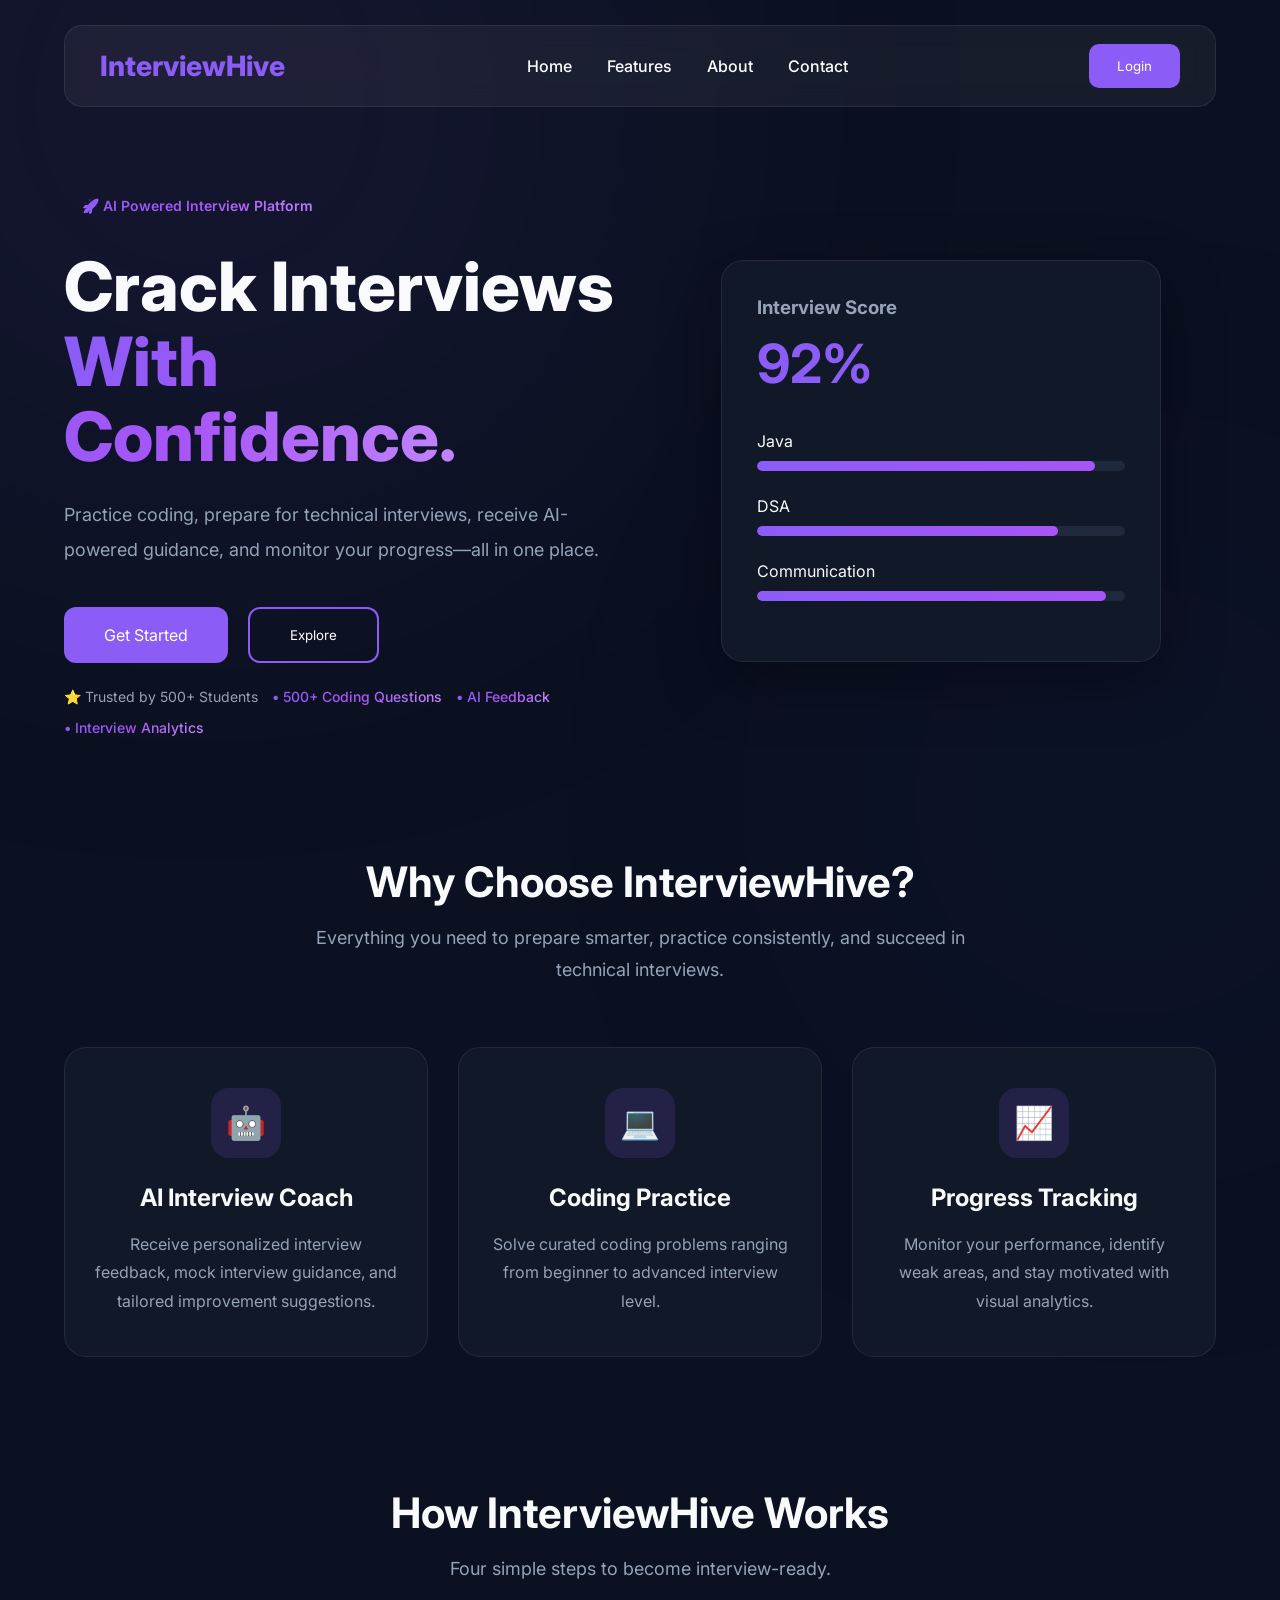
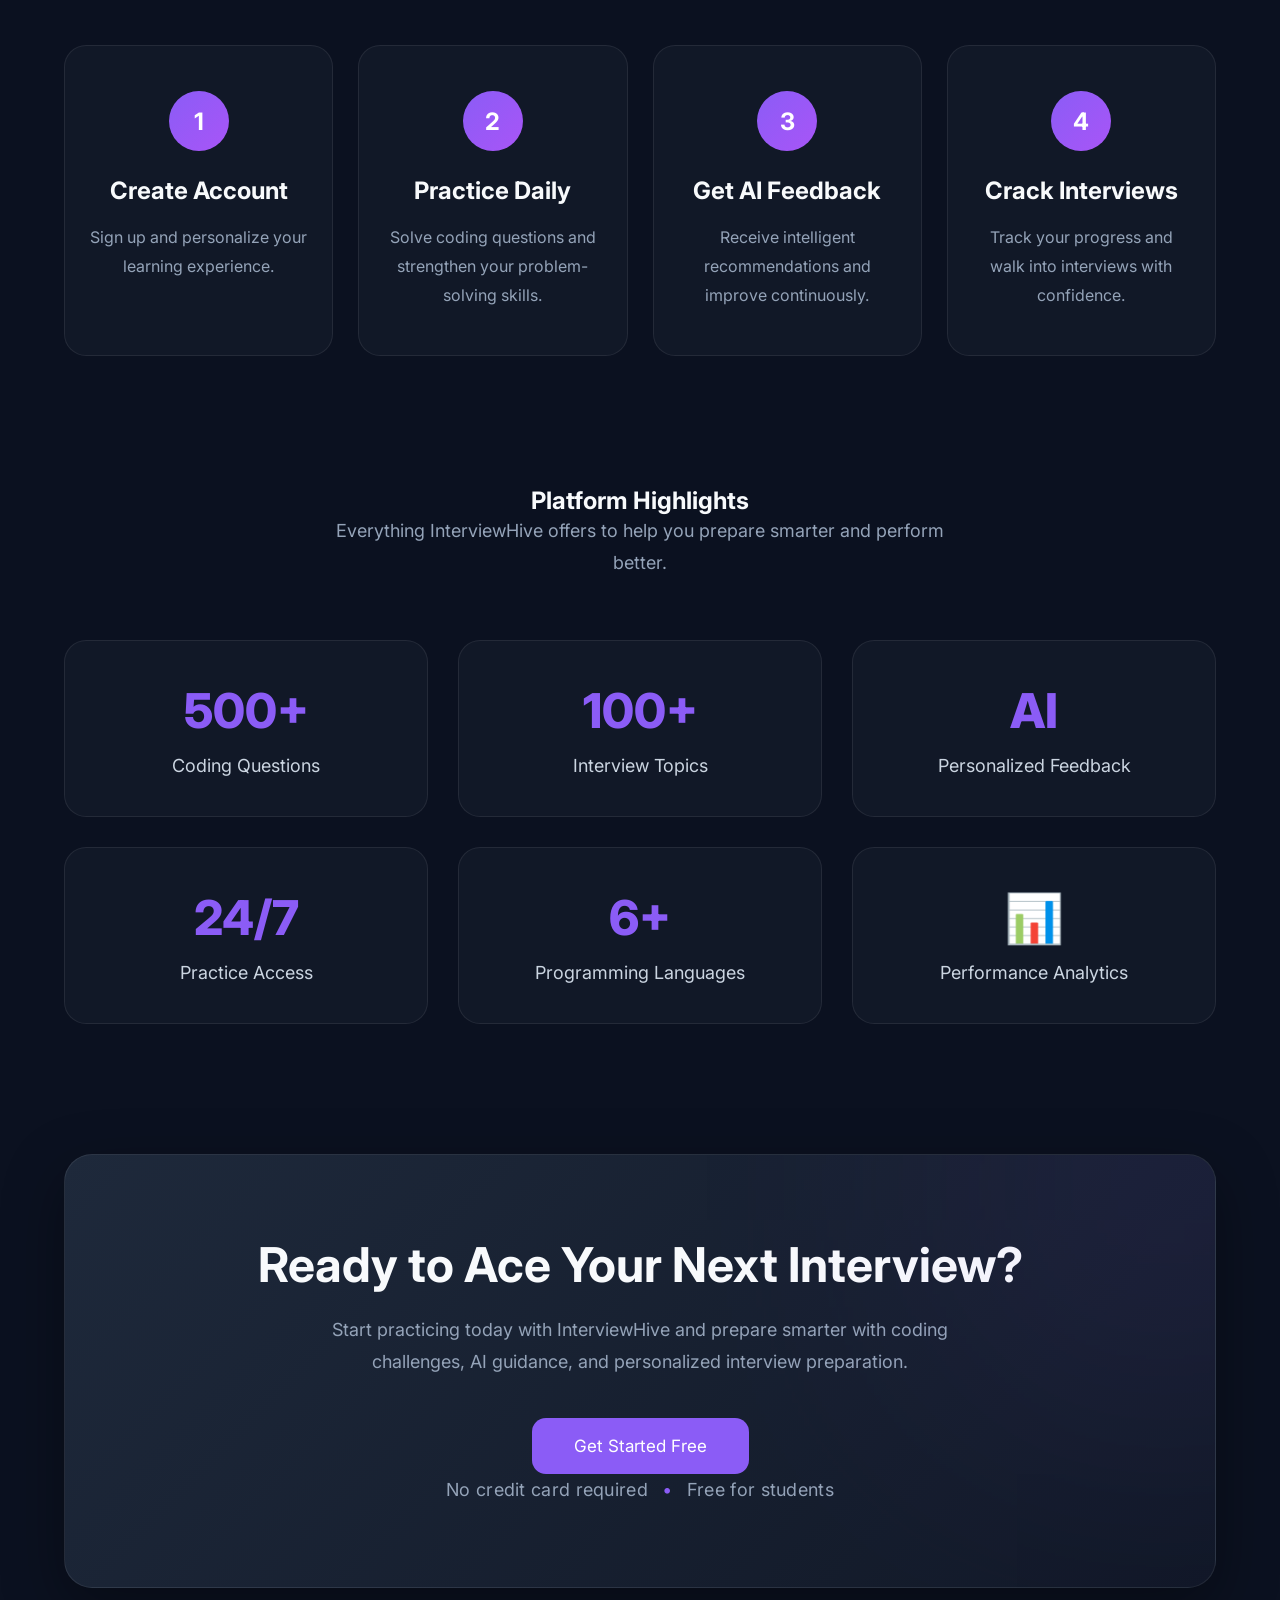
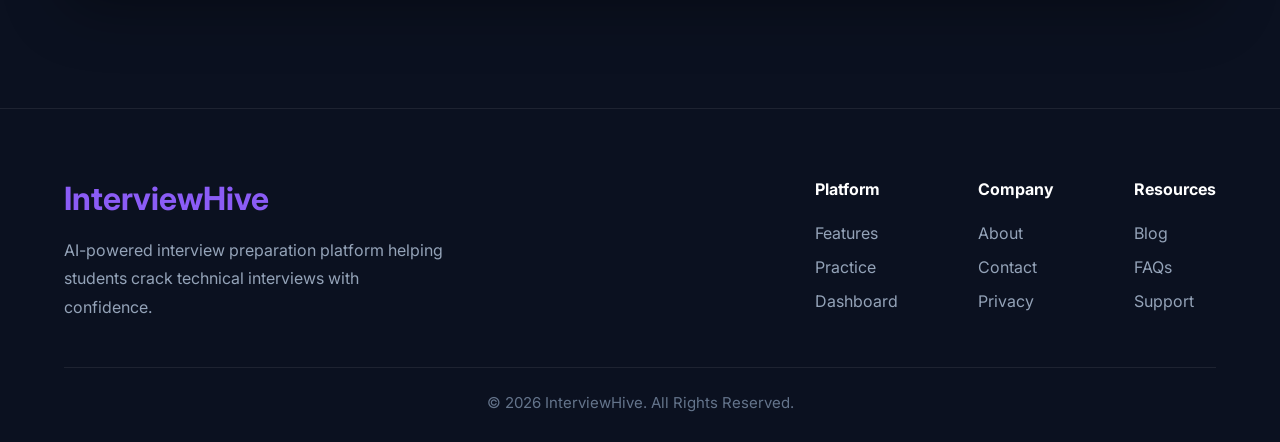
==== frontend/index.html @ 5a7f4c31 "Added Practice page and AI Interview module" ====
<!DOCTYPE html>
<html lang="en">

<head>

    <meta charset="UTF-8">
    <meta name="viewport" content="width=device-width, initial-scale=1.0">

    <title>InterviewHive</title>

    <!-- Google Font -->

    <link rel="preconnect" href="https://fonts.googleapis.com">

    <link rel="preconnect" href="https://fonts.gstatic.com" crossorigin>

    <link href="https://fonts.googleapis.com/css2?family=Inter:wght@300;400;500;600;700;800&display=swap" rel="stylesheet">

    <!-- CSS -->

    <link rel="stylesheet" href="css/style.css">

</head>

<body>

    <!-- ================= NAVBAR ================= -->

    <nav class="navbar">

        <div class="logo">
            InterviewHive
        </div>

        <ul class="nav-links">

            <li><a href="#">Home</a></li>

            <li><a href="#">Features</a></li>

            <li><a href="#">About</a></li>

            <li><a href="#">Contact</a></li>

        </ul>

        <button class="login-btn">
            Login
        </button>

    </nav>

    <!-- ================= HERO ================= -->

    <section class="hero">

        <div class="hero-left">

            <span class="tag">
                🚀 AI Powered Interview Platform
            </span>

            <h1>

                Crack Interviews

                <span>With Confidence.</span>

            </h1>

            <p>

                Practice coding, prepare for technical interviews,
                receive AI-powered guidance, and monitor your
                progress—all in one place.

            </p>

            <div class="hero-buttons">

                <button class="primary-btn">

                    Get Started

                </button>

                <button class="secondary-btn">

                    Explore

                </button>

            </div>
            <div class="hero-stats">
    ⭐ Trusted by 500+ Students
    <span>• 500+ Coding Questions</span>
    <span>• AI Feedback</span>
    <span>• Interview Analytics</span>
</div>

        </div>

        <div class="hero-right">

            <div class="dashboard-card">

                <h3>Interview Score</h3>

                <h1>92%</h1>

                <div class="progress">

                    <p>Java</p>

                    <div class="bar">

                        <div class="fill"></div>

                    </div>

                </div>

                <div class="progress">

                    <p>DSA</p>

                    <div class="bar">

                        <div class="fill two"></div>

                    </div>

                </div>

                <div class="progress">

                    <p>Communication</p>

                    <div class="bar">

                        <div class="fill three"></div>

                    </div>

                </div>

            </div>

        </div>

    </section>
    <!-- ================= FEATURES ================= -->

<section class="features">

    <h2>Why Choose InterviewHive?</h2>

    <p class="section-subtitle">
        Everything you need to prepare smarter, practice consistently,
        and succeed in technical interviews.
    </p>

    <div class="feature-grid">

        <div class="feature-card">

            <div class="feature-icon">🤖</div>

            <h3>AI Interview Coach</h3>

            <p>
                Receive personalized interview feedback, mock interview
                guidance, and tailored improvement suggestions.
            </p>

        </div>

        <div class="feature-card">

            <div class="feature-icon">💻</div>

            <h3>Coding Practice</h3>

            <p>
                Solve curated coding problems ranging from beginner
                to advanced interview level.
            </p>

        </div>

        <div class="feature-card">

            <div class="feature-icon">📈</div>

            <h3>Progress Tracking</h3>

            <p>
                Monitor your performance, identify weak areas,
                and stay motivated with visual analytics.
            </p>

        </div>

    </div>

</section>
<!-- ================= HOW IT WORKS ================= -->

<section class="workflow">

    <h2>How InterviewHive Works</h2>

    <p class="section-subtitle">
        Four simple steps to become interview-ready.
    </p>

    <div class="workflow-grid">

        <div class="workflow-card">

            <div class="step-number">1</div>

            <h3>Create Account</h3>

            <p>
                Sign up and personalize your learning experience.
            </p>

        </div>

        <div class="workflow-card">

            <div class="step-number">2</div>

            <h3>Practice Daily</h3>

            <p>
                Solve coding questions and strengthen your problem-solving skills.
            </p>

        </div>

        <div class="workflow-card">

            <div class="step-number">3</div>

            <h3>Get AI Feedback</h3>

            <p>
                Receive intelligent recommendations and improve continuously.
            </p>

        </div>

        <div class="workflow-card">

            <div class="step-number">4</div>

            <h3>Crack Interviews</h3>

            <p>
                Track your progress and walk into interviews with confidence.
            </p>

        </div>

    </div>

</section>
<!-- ================= PLATFORM HIGHLIGHTS ================= -->

<section class="highlights">

    <h2>Platform Highlights</h2>

    <p class="section-subtitle">
        Everything InterviewHive offers to help you prepare smarter and perform better.
    </p>

    <div class="highlight-grid">

        <div class="highlight-card">
            <h3>500+</h3>
            <p>Coding Questions</p>
        </div>

        <div class="highlight-card">
            <h3>100+</h3>
            <p>Interview Topics</p>
        </div>

        <div class="highlight-card">
            <h3>AI</h3>
            <p>Personalized Feedback</p>
        </div>

        <div class="highlight-card">
            <h3>24/7</h3>
            <p>Practice Access</p>
        </div>

        <div class="highlight-card">
            <h3>6+</h3>
            <p>Programming Languages</p>
        </div>

        <div class="highlight-card">
            <h3>📊</h3>
            <p>Performance Analytics</p>
        </div>

    </div>

</section>
<!-- ================= CTA SECTION ================= -->

<section class="cta">

    <div class="cta-box">

        <h2>Ready to Ace Your Next Interview?</h2>

        <p>
            Start practicing today with InterviewHive and prepare
            smarter with coding challenges, AI guidance, and
            personalized interview preparation.
        </p>

<div class="cta-buttons">

    <button class="cta-btn">
        Get Started Free
    </button>

    <p class="cta-note">
        No credit card required
        <span>•</span>
        Free for students
    </p>

</div>

</section>
<footer class="footer">

    <div class="footer-container">

        <div class="footer-logo">
            <h2>InterviewHive</h2>
            <p>
                AI-powered interview preparation platform helping students
                crack technical interviews with confidence.
            </p>
        </div>

        <div class="footer-links">

            <div>
                <h4>Platform</h4>
                <a href="#">Features</a>
                <a href="#">Practice</a>
                <a href="#">Dashboard</a>
            </div>

            <div>
                <h4>Company</h4>
                <a href="#">About</a>
                <a href="#">Contact</a>
                <a href="#">Privacy</a>
            </div>

            <div>
                <h4>Resources</h4>
                <a href="#">Blog</a>
                <a href="#">FAQs</a>
                <a href="#">Support</a>
            </div>

        </div>

    </div>

    <hr>

    <p class="copyright">
        © 2026 InterviewHive. All Rights Reserved.
    </p>

</footer>

</body>

</html>
---- frontend/css/style.css ----
/* ===========================
   GLOBAL STYLES
=========================== */

*{
    margin:0;
    padding:0;
    box-sizing:border-box;
}

html{
    scroll-behavior:smooth;
}

body{
    font-family:'Inter',sans-serif;
    background:#0B1120;
    color:#F8FAFC;
    overflow-x:hidden;
}

a{
    text-decoration:none;
    color:inherit;
}

button{
    font-family:'Inter',sans-serif;
}

/* ===========================
   NAVBAR
=========================== */

.navbar{
    width:90%;
    max-width:1300px;
    margin:25px auto;
    padding:18px 35px;

    display:flex;
    justify-content:space-between;
    align-items:center;

    background:rgba(255,255,255,0.05);

    border:1px solid rgba(255,255,255,.08);

    border-radius:18px;

    backdrop-filter:blur(12px);

    position:sticky;
    top:20px;
    z-index:1000;
}

.logo{
    font-size:28px;
    font-weight:800;
    color:#8B5CF6;
}

.nav-links{
    display:flex;
    list-style:none;
    gap:35px;
}

.nav-links a{
    color:white;
    text-decoration:none;
    font-weight:500;
    transition:0.3s;
}

.nav-links a:hover{
    color:#A855F7;
}

.login-btn{
    padding:14px 28px;

    border:none;

    border-radius:10px;

    background:#8B5CF6;

    color:white;

    cursor:pointer;

    transition:.3s;
}

.login-btn:hover{
    transform:translateY(-3px);
    box-shadow:0 12px 25px rgba(139,92,246,.35);
}

/* ===========================
   HERO SECTION
=========================== */

.hero{

    width:90%;
    max-width:1300px;

    margin:80px auto;

    display:flex;

    justify-content:space-between;

    align-items:center;

    gap:50px;

}

.hero-left{

    flex:1;

}

.hero-right{

    flex:1;

    display:flex;

    justify-content:center;

}

/* Badge */

.tag{

    display:inline-block;

    padding:10px 18px;

    border-radius:999px;

    background:rgba(139,92,246,.15);

    color:#A78BFA;

    margin-bottom:25px;

    font-size:14px;

    font-weight:600;

}

/* Heading */

.hero-left h1{

    font-size:68px;

    line-height:1.1;

    margin-bottom:25px;

    font-weight:800;

}

.hero-left span{
    background:linear-gradient(90deg,#8B5CF6,#A855F7,#C084FC);
    -webkit-background-clip:text;
    -webkit-text-fill-color:transparent;
    background-clip:text;
}

/* Paragraph */

.hero-left p{

    color:#94A3B8;

    line-height:1.9;

    font-size:18px;

    max-width:600px;

    margin-bottom:40px;

}

/* Buttons */

.hero-buttons{

    display:flex;

    gap:20px;

}
/* Hero Stats */

.hero-stats{

    margin-top:25px;

    display:flex;

    gap:14px;

    flex-wrap:wrap;

    align-items:center;

    color:#9CA3AF;

    font-size:14px;

}

.hero-stats span{

    color:#A78BFA;

    font-weight:500;

}
.hero{
    margin-bottom:120px;
}

.primary-btn{

    padding:18px 40px;

    background:#8B5CF6;

    color:white;

    border:none;

    border-radius:12px;

    cursor:pointer;

    transition:.3s;

    font-size:16px;

}

.primary-btn:hover{

    transform:translateY(-5px) scale(1.03);

    box-shadow:0 15px 35px rgba(139,92,246,.45);

}

.secondary-btn{

    padding:18px 40px;

    background:transparent;

    border:2px solid #8B5CF6;

    color:white;

    border-radius:12px;

    cursor:pointer;

    transition:.3s;

}

.secondary-btn:hover{

    background:#8B5CF6;

    transform:translateY(-5px);

}

/* ===========================
   DASHBOARD CARD
=========================== */

.dashboard-card{

    width:440px;

    background:#111827;

    padding:35px;

    border-radius:22px;

    border:1px solid rgba(255,255,255,.08);

    box-shadow:0 20px 60px rgba(0,0,0,.35);

    transition:.4s ease;

    animation:float 4s ease-in-out infinite;

}

.dashboard-card:hover{

    transform:translateY(-15px) scale(1.02);

    box-shadow:0 35px 80px rgba(139,92,246,.25);

}

.dashboard-card h3{

    color:#94A3B8;

    margin-bottom:12px;

}

.dashboard-card h1{

    font-size:54px;

    color:#8B5CF6;

    margin-bottom:35px;

}

.progress{

    margin-bottom:25px;

}

.progress p{

    margin-bottom:10px;

}

.bar{

    width:100%;

    height:10px;

    background:#1E293B;

    border-radius:30px;

    overflow:hidden;

}

.fill{

    width:92%;

    height:100%;

    background:linear-gradient(90deg,#8B5CF6,#A855F7);

    animation:grow 2s ease;

    border-radius: 30px;

}

.fill.two{

    width:82%;

}

.fill.three{

    width:95%;

}
body::before{

    content:"";

    position:fixed;

    width:700px;

    height:700px;

    background:#8B5CF6;

    border-radius:50%;

    filter:blur(220px);

    opacity:.12;

    top:-250px;

    left:-150px;

    z-index:-1;

}

body::after{

    content:"";

    position:fixed;

    width:500px;

    height:500px;

    background:#4F46E5;

    border-radius:50%;

    filter:blur(200px);

    opacity:.08;

    bottom:-150px;

    right:-100px;

    z-index:-1;

}
@keyframes float{

    0%{
        transform:translateY(0px);
    }

    50%{
        transform:translateY(-12px);
    }

    100%{
        transform:translateY(0px);
    }

}
@keyframes grow{

    from{

        width:0;

    }

}
.hero-left{

    flex:1;

    animation:fadeLeft 1s ease;

}

.hero-right{

    flex:1;

    display:flex;

    justify-content:center;

    animation:fadeRight 1s ease;

}
@keyframes fadeLeft{

    from{

        opacity:0;

        transform:translateX(-40px);

    }

    to{

        opacity:1;

        transform:translateX(0);

    }

}

@keyframes fadeRight{

    from{

        opacity:0;

        transform:translateX(40px);

    }

    to{

        opacity:1;

        transform:translateX(0);

    }

}
/* ===========================
   FEATURES SECTION
=========================== */

.features{

    width:90%;
    max-width:1200px;

    margin:120px auto;

    text-align:center;

}

.features h2{

    font-size:42px;

    margin-bottom:15px;

}

.section-subtitle{

    color:#94A3B8;

    font-size:18px;

    max-width:650px;

    margin:0 auto 60px;

    line-height:1.8;

}

.feature-grid{

    display:grid;

    grid-template-columns:repeat(3,1fr);

    gap:30px;

}

.feature-card{

    background:#111827;

    border:1px solid rgba(255,255,255,.08);

    border-radius:22px;

    padding:40px 30px;

    transition:.35s;

}

.feature-card:hover{

    transform:translateY(-10px);

    border-color:#8B5CF6;

    box-shadow:0 20px 45px rgba(139,92,246,.25);

}

.feature-icon{

    width:70px;

    height:70px;

    margin:auto;

    margin-bottom:25px;

    border-radius:18px;

    display:flex;

    align-items:center;

    justify-content:center;

    font-size:32px;

    background:rgba(139,92,246,.15);

}

.feature-card h3{

    margin-bottom:18px;

    font-size:24px;

}

.feature-card p{

    color:#94A3B8;

    line-height:1.8;

}
/* ===========================
   HOW IT WORKS
=========================== */

.workflow{

    width:90%;
    max-width:1200px;

    margin:130px auto;

    text-align:center;

}

.workflow h2{

    font-size:42px;

    margin-bottom:15px;

}

.workflow-grid{

    display:grid;

    grid-template-columns:repeat(4,1fr);

    gap:25px;

    margin-top:60px;

}

.workflow-card{

    background:#111827;

    border:1px solid rgba(255,255,255,.08);

    border-radius:22px;

    padding:45px 25px;

    position:relative;

    transition:.35s;

}

.workflow-card:hover{

    transform:translateY(-10px);

    border-color:#8B5CF6;

    box-shadow:0 20px 45px rgba(139,92,246,.25);

}

.step-number{

    width:60px;

    height:60px;

    border-radius:50%;

    margin:auto;

    margin-bottom:25px;

    display:flex;

    align-items:center;

    justify-content:center;

    background:linear-gradient(135deg,#8B5CF6,#A855F7);

    color:white;

    font-size:24px;

    font-weight:700;

}

.workflow-card h3{

    font-size:24px;

    margin-bottom:18px;

}

.workflow-card p{

    color:#94A3B8;

    line-height:1.8;

}
/* ===========================
   PLATFORM HIGHLIGHTS
=========================== */

.highlights{

    width:90%;
    max-width:1200px;

    margin:130px auto;

    text-align:center;

}

.highlight-grid{

    display:grid;

    grid-template-columns:repeat(3,1fr);

    gap:30px;

    margin-top:60px;

}

.highlight-card{

    background:#111827;

    border:1px solid rgba(255,255,255,.08);

    border-radius:22px;

    padding:40px;

    transition:.35s;

}

.highlight-card:hover{

    transform:translateY(-10px);

    border-color:#8B5CF6;

    box-shadow:0 20px 45px rgba(139,92,246,.25);

}

.highlight-card h3{

    font-size:48px;

    color:#8B5CF6;

    margin-bottom:15px;

    font-weight:800;

}

.highlight-card p{

    color:#CBD5E1;

    font-size:18px;

}
.highlight-card{

transition:.35s;

}

.highlight-card:hover{

transform:translateY(-8px);

border-color:#8B5CF6;

box-shadow:0 20px 40px rgba(139,92,246,.25);

}
/* ===========================
   CTA SECTION
=========================== */

.cta{

    width:90%;
    max-width:1200px;

    margin:120px auto;

}

.cta-box{

    background:linear-gradient(135deg,#1E293B,#111827);

    border:1px solid rgba(255,255,255,.08);

    border-radius:28px;

    padding:80px 50px;

    text-align:center;

    box-shadow:0 20px 60px rgba(0,0,0,.35);

    position:relative;

    overflow:hidden;

}

/* Purple Glow */

.cta-box::before{

    content:"";

    position:absolute;

    width:300px;

    height:300px;

    background:#8B5CF6;

    filter:blur(150px);

    opacity:.18;

    top:-120px;

    right:-100px;

}

.cta h2{

    font-size:48px;

    margin-bottom:20px;

}

.cta p{

    max-width:700px;

    margin:auto;

    color:#94A3B8;

    font-size:18px;

    line-height:1.8;

}

.cta-btn{

    margin-top:40px;

    padding:18px 42px;

    background:#8B5CF6;

    border:none;

    color:white;

    font-size:17px;

    border-radius:14px;

    cursor:pointer;

    transition:.35s;

}

.cta-btn:hover{

    transform:translateY(-6px);

    box-shadow:0 18px 35px rgba(139,92,246,.45);

}
.cta-note{

    margin-top:20px;

    color:#94A3B8;

    font-size:15px;

    text-align:center;

    letter-spacing:0.3px;

}

.cta-note span{

    color:#8B5CF6;

    margin:0 10px;

    font-weight:700;

}
/* ===========================
   FOOTER
=========================== */

.footer{

    width:100%;
    margin-top:120px;

    border-top:1px solid rgba(255,255,255,.08);

    padding:70px 0 30px;

}

.footer-container{

    width:90%;
    max-width:1300px;

    margin:auto;

    display:flex;

    justify-content:space-between;

    gap:80px;

    flex-wrap:wrap;

}

.footer-logo{

    flex:1;

    min-width:280px;

}

.footer-logo h2{

    font-size:32px;

    color:#8B5CF6;

    margin-bottom:18px;

}

.footer-logo p{

    color:#94A3B8;

    line-height:1.8;

    max-width:380px;

}

.footer-links{

    display:flex;

    gap:80px;

    flex-wrap:wrap;

}

.footer-links div{

    display:flex;

    flex-direction:column;

    gap:14px;

}

.footer-links h4{

    color:white;

    margin-bottom:10px;

}

.footer-links a{

    color:#94A3B8;

    transition:.3s;

}

.footer-links a:hover{

    color:#A78BFA;

}

.footer hr{

    width:90%;

    max-width:1300px;

    margin:45px auto 25px;

    border:none;

    height:1px;

    background:rgba(255,255,255,.08);

}

.copyright{

    text-align:center;

    color:#64748B;

    font-size:15px;

}
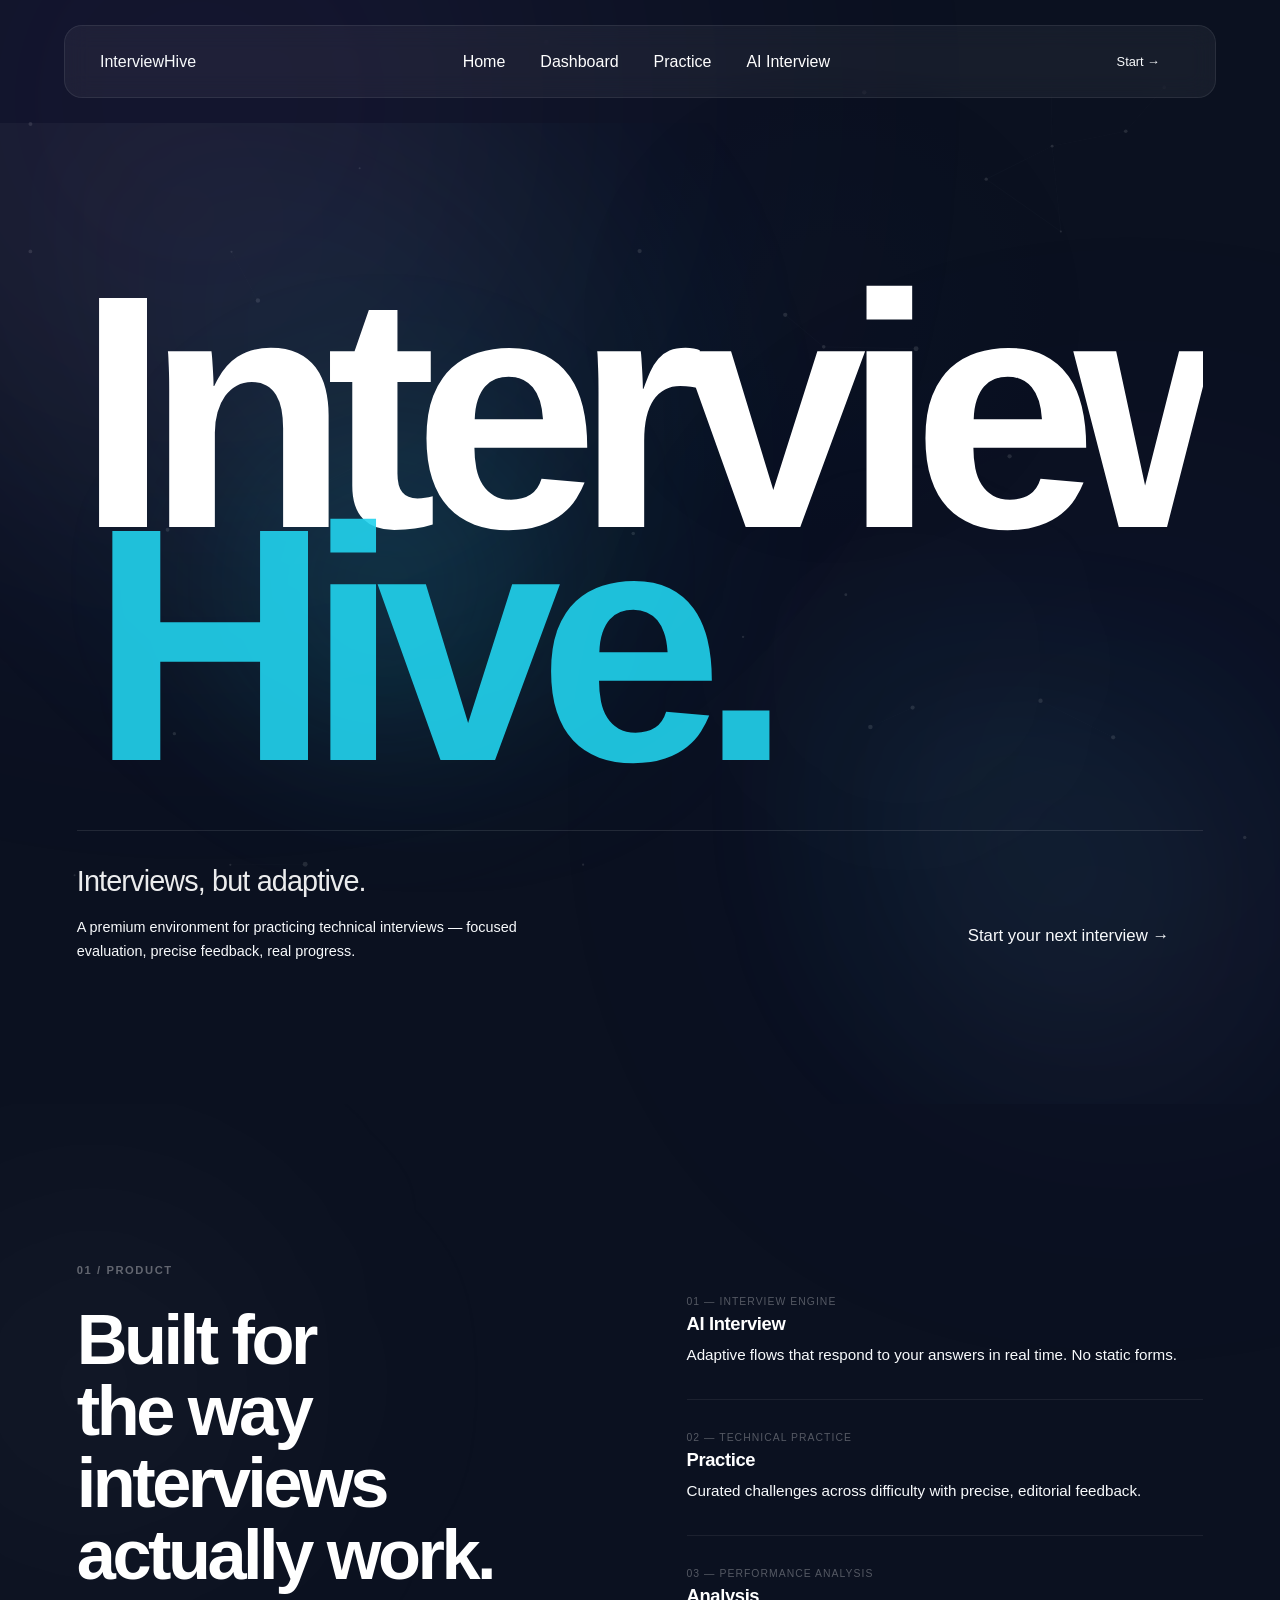
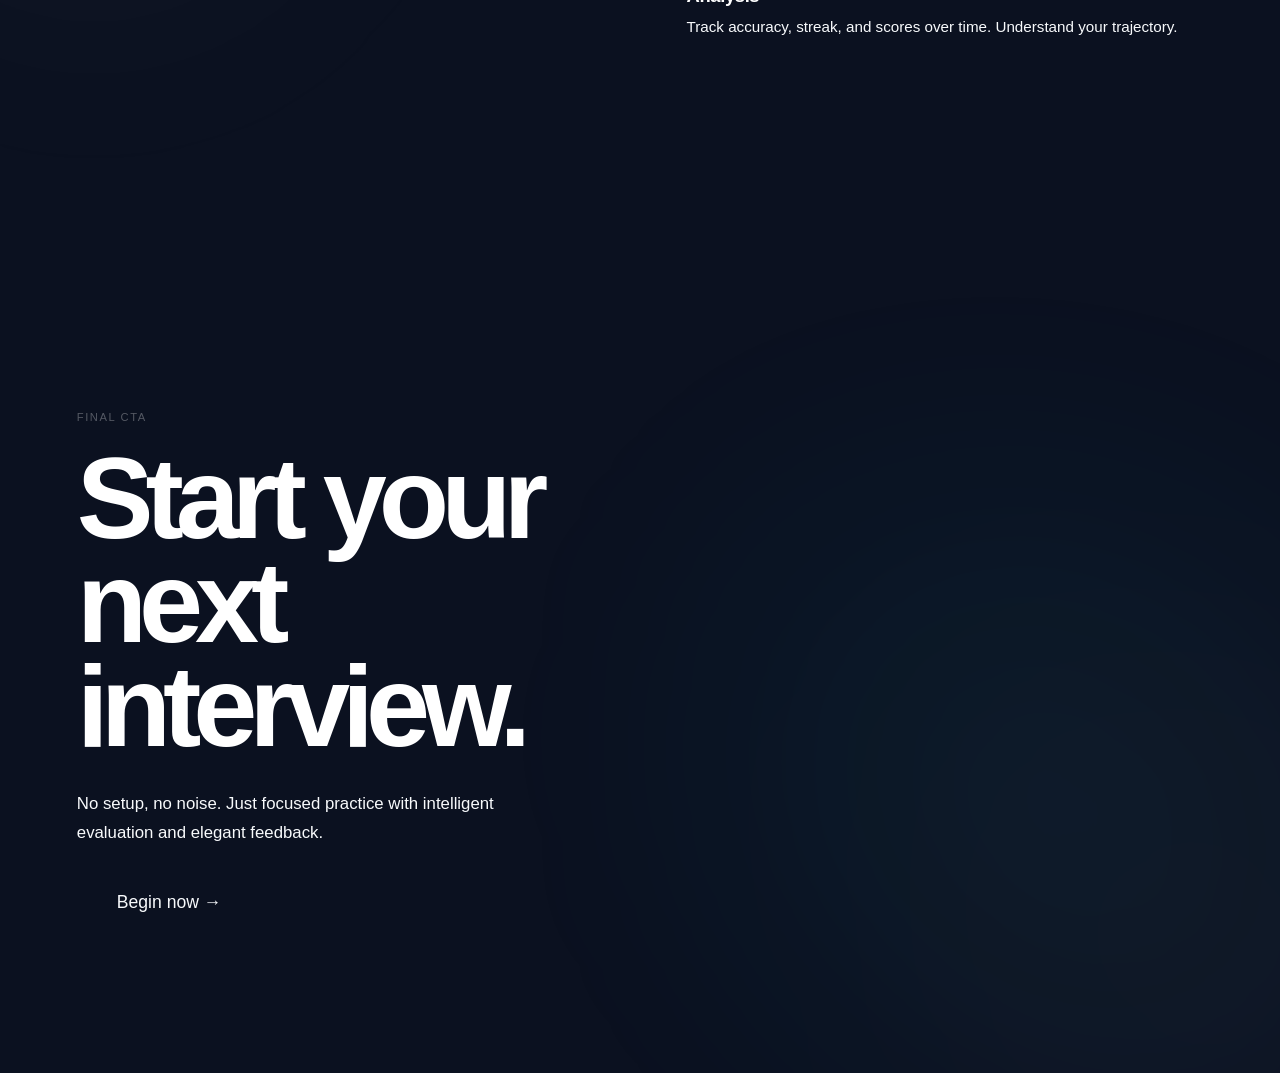
==== commit d0a99981: "feat: integrate real-time AI interview evaluation" ====
--- a/frontend/index.html
+++ b/frontend/index.html
@@ -1,393 +1,119 @@
 <!DOCTYPE html>
 <html lang="en">
+<head>
+<meta charset="UTF-8">
+<meta name="viewport" content="width=device-width, initial-scale=1.0">
+<title>InterviewHive — Adaptive AI Interviews</title>
+<link rel="stylesheet" href="css/style.css">
+</head>
+<body>
+<canvas id="signalField" style="position:fixed;inset:0;z-index:0;pointer-events:none;opacity:0.55;"></canvas>
 
-<head>
+<nav class="navbar">
+  <a href="index.html" class="nav-logo">InterviewHive</a>
+  <ul class="nav-links">
+    <li><a href="index.html">Home</a></li>
+    <li><a href="dashboard.html">Dashboard</a></li>
+    <li><a href="practice.html">Practice</a></li>
+    <li><a href="interview.html">AI Interview</a></li>
+  </ul>
+  <a href="interview.html" class="btn btn-primary" style="font-size:0.8rem;padding:10px 20px;">Start →</a>
+</nav>
 
-    <meta charset="UTF-8">
-    <meta name="viewport" content="width=device-width, initial-scale=1.0">
+<header style="position:relative;min-height:100vh;overflow:hidden;display:flex;align-items:center;padding:160px 6vw 140px;">
+  <!-- Environmental light field -->
+  <div style="position:absolute;inset:0;pointer-events:none;z-index:0;">
+    <div style="position:absolute;width:900px;height:900px;top:-20%;left:-15%;background:radial-gradient(circle at 40% 30%,rgba(255,255,255,0.07),transparent 55%),radial-gradient(circle at 70% 60%,rgba(34,211,238,0.10),transparent 50%);filter:blur(100px);opacity:0.9;"></div>
+    <div style="position:absolute;width:600px;height:600px;bottom:-15%;right:-10%;background:radial-gradient(circle at 50% 50%,rgba(255,255,255,0.05),transparent 60%),radial-gradient(circle at 30% 20%,rgba(34,211,238,0.08),transparent 55%);filter:blur(90px);opacity:0.85;"></div>
+    <div style="position:absolute;width:500px;height:500px;top:35%;left:55%;background:radial-gradient(circle at 40% 40%,rgba(255,255,255,0.03),transparent 60%);filter:blur(110px);opacity:0.7;"></div>
+  </div>
 
-    <title>InterviewHive</title>
-
-    <!-- Google Font -->
-
-    <link rel="preconnect" href="https://fonts.googleapis.com">
-
-    <link rel="preconnect" href="https://fonts.gstatic.com" crossorigin>
-
-    <link href="https://fonts.googleapis.com/css2?family=Inter:wght@300;400;500;600;700;800&display=swap" rel="stylesheet">
-
-    <!-- CSS -->
-
-    <link rel="stylesheet" href="css/style.css">
-
-</head>
-
-<body>
-
-    <!-- ================= NAVBAR ================= -->
-
-    <nav class="navbar">
-
-        <div class="logo">
-            InterviewHive
-        </div>
-
-        <ul class="nav-links">
-
-            <li><a href="#">Home</a></li>
-
-            <li><a href="#">Features</a></li>
-
-            <li><a href="#">About</a></li>
-
-            <li><a href="#">Contact</a></li>
-
-        </ul>
-
-        <button class="login-btn">
-            Login
-        </button>
-
-    </nav>
-
-    <!-- ================= HERO ================= -->
-
-    <section class="hero">
-
-        <div class="hero-left">
-
-            <span class="tag">
-                🚀 AI Powered Interview Platform
-            </span>
-
-            <h1>
-
-                Crack Interviews
-
-                <span>With Confidence.</span>
-
-            </h1>
-
-            <p>
-
-                Practice coding, prepare for technical interviews,
-                receive AI-powered guidance, and monitor your
-                progress—all in one place.
-
-            </p>
-
-            <div class="hero-buttons">
-
-                <button class="primary-btn">
-
-                    Get Started
-
-                </button>
-
-                <button class="secondary-btn">
-
-                    Explore
-
-                </button>
-
-            </div>
-            <div class="hero-stats">
-    ⭐ Trusted by 500+ Students
-    <span>• 500+ Coding Questions</span>
-    <span>• AI Feedback</span>
-    <span>• Interview Analytics</span>
-</div>
-
-        </div>
-
-        <div class="hero-right">
-
-            <div class="dashboard-card">
-
-                <h3>Interview Score</h3>
-
-                <h1>92%</h1>
-
-                <div class="progress">
-
-                    <p>Java</p>
-
-                    <div class="bar">
-
-                        <div class="fill"></div>
-
-                    </div>
-
-                </div>
-
-                <div class="progress">
-
-                    <p>DSA</p>
-
-                    <div class="bar">
-
-                        <div class="fill two"></div>
-
-                    </div>
-
-                </div>
-
-                <div class="progress">
-
-                    <p>Communication</p>
-
-                    <div class="bar">
-
-                        <div class="fill three"></div>
-
-                    </div>
-
-                </div>
-
-            </div>
-
-        </div>
-
-    </section>
-    <!-- ================= FEATURES ================= -->
-
-<section class="features">
-
-    <h2>Why Choose InterviewHive?</h2>
-
-    <p class="section-subtitle">
-        Everything you need to prepare smarter, practice consistently,
-        and succeed in technical interviews.
-    </p>
-
-    <div class="feature-grid">
-
-        <div class="feature-card">
-
-            <div class="feature-icon">🤖</div>
-
-            <h3>AI Interview Coach</h3>
-
-            <p>
-                Receive personalized interview feedback, mock interview
-                guidance, and tailored improvement suggestions.
-            </p>
-
-        </div>
-
-        <div class="feature-card">
-
-            <div class="feature-icon">💻</div>
-
-            <h3>Coding Practice</h3>
-
-            <p>
-                Solve curated coding problems ranging from beginner
-                to advanced interview level.
-            </p>
-
-        </div>
-
-        <div class="feature-card">
-
-            <div class="feature-icon">📈</div>
-
-            <h3>Progress Tracking</h3>
-
-            <p>
-                Monitor your performance, identify weak areas,
-                and stay motivated with visual analytics.
-            </p>
-
-        </div>
-
+  <div style="max-width:1500px;width:100%;margin:0 auto;position:relative;z-index:1;display:flex;flex-direction:column;gap:6vh;">
+    <div style="position:relative;">
+      <h1 style="font-family:var(--font-display);font-weight:700;letter-spacing:-0.07em;line-height:0.78;font-size:clamp(8rem,26vw,22rem);color:#fff;text-wrap:balance;overflow:hidden;position:relative;">
+        <span style="display:block;position:relative;z-index:2;">Interview</span>
+        <span style="display:block;color:rgba(34,211,238,0.9);position:relative;z-index:2;margin-top:-0.08em;margin-left:0.04em;">Hive.</span>
+      </h1>
+      <!-- Subtle interaction: cyan glow behind Hive. only -->
+      <div style="position:absolute;top:10%;left:5%;width:500px;height:500px;background:radial-gradient(circle,rgba(34,211,238,0.18),transparent 60%);filter:blur(80px);z-index:1;pointer-events:none;"></div>
     </div>
 
+    <div style="display:flex;align-items:flex-end;justify-content:space-between;flex-wrap:wrap;gap:48px;border-top:1px solid rgba(255,255,255,0.1);padding-top:32px;max-width:1200px;">
+      <div>
+        <p style="font-family:var(--font-display);font-size:clamp(1.2rem,2.8vw,1.8rem);font-weight:500;color:rgba(255,255,255,0.92);letter-spacing:-0.03em;line-height:1.3;max-width:540px;">
+          Interviews, but adaptive.
+        </p>
+        <p style="margin-top:16px;font-size:0.9rem;color:var(--text-secondary);max-width:480px;line-height:1.65;">
+          A premium environment for practicing technical interviews — focused evaluation, precise feedback, real progress.
+        </p>
+      </div>
+      <a href="interview.html" class="btn btn-primary" style="font-size:1.05rem;padding:18px 34px;">Start your next interview →</a>
+    </div>
+  </div>
+</header>
+
+<section style="padding:160px 6vw 140px;position:relative;overflow:hidden;">
+  <div style="position:absolute;inset:0;pointer-events:none;z-index:0;">
+    <div style="position:absolute;width:700px;height:700px;top:-10%;left:-20%;background:radial-gradient(circle,rgba(255,255,255,0.05),transparent 60%);filter:blur(120px);"></div>
+  </div>
+  <div style="max-width:1500px;margin:0 auto;display:grid;grid-template-columns:1fr 1.2fr;gap:14vw;align-items:start;position:relative;z-index:1;">
+    <div>
+      <p style="font-family:var(--font-display);font-size:0.7rem;font-weight:600;letter-spacing:0.14em;color:rgba(255,255,255,0.35);margin-bottom:28px;">01 / PRODUCT</p>
+      <h2 style="font-size:clamp(2.4rem,5.5vw,4.6rem);letter-spacing:-0.05em;line-height:1.02;color:#fff;text-wrap:balance;">Built for the way<br>interviews actually work.</h2>
+    </div>
+    <div style="display:flex;flex-direction:column;gap:0;">
+      <div style="padding:32px 0;border-bottom:1px solid rgba(255,255,255,0.07);">
+        <p style="font-size:0.65rem;letter-spacing:0.1em;color:rgba(255,255,255,0.3);margin-bottom:6px;">01 — INTERVIEW ENGINE</p>
+        <h3 style="font-family:var(--font-display);font-weight:600;font-size:1.15rem;color:#fff;letter-spacing:-0.02em;margin-bottom:8px;">AI Interview</h3>
+        <p style="font-size:0.95rem;color:var(--text-secondary);line-height:1.6;">Adaptive flows that respond to your answers in real time. No static forms.</p>
+      </div>
+      <div style="padding:32px 0;border-bottom:1px solid rgba(255,255,255,0.07);">
+        <p style="font-size:0.65rem;letter-spacing:0.1em;color:rgba(255,255,255,0.3);margin-bottom:6px;">02 — TECHNICAL PRACTICE</p>
+        <h3 style="font-family:var(--font-display);font-weight:600;font-size:1.15rem;color:#fff;letter-spacing:-0.02em;margin-bottom:8px;">Practice</h3>
+        <p style="font-size:0.95rem;color:var(--text-secondary);line-height:1.6;">Curated challenges across difficulty with precise, editorial feedback.</p>
+      </div>
+      <div style="padding:32px 0;">
+        <p style="font-size:0.65rem;letter-spacing:0.1em;color:rgba(255,255,255,0.3);margin-bottom:6px;">03 — PERFORMANCE ANALYSIS</p>
+        <h3 style="font-family:var(--font-display);font-weight:600;font-size:1.15rem;color:#fff;letter-spacing:-0.02em;margin-bottom:8px;">Analysis</h3>
+        <p style="font-size:0.95rem;color:var(--text-secondary);line-height:1.6;">Track accuracy, streak, and scores over time. Understand your trajectory.</p>
+      </div>
+    </div>
+  </div>
 </section>
-<!-- ================= HOW IT WORKS ================= -->
 
-<section class="workflow">
+<section style="padding:200px 6vw 160px;position:relative;overflow:hidden;display:flex;align-items:center;min-height:65vh;">
+  <div style="position:absolute;inset:0;pointer-events:none;z-index:0;">
+    <div style="position:absolute;width:800px;height:800px;bottom:-25%;right:-15%;background:radial-gradient(circle at 40% 30%,rgba(34,211,238,0.10),transparent 55%),radial-gradient(circle at 70% 60%,rgba(255,255,255,0.06),transparent 50%);filter:blur(140px);opacity:0.8;"></div>
+  </div>
+  <div style="max-width:1500px;margin:0 auto;width:100%;position:relative;z-index:1;">
+    <div style="max-width:640px;">
+      <p style="font-size:0.7rem;letter-spacing:0.14em;color:rgba(255,255,255,0.3);margin-bottom:24px;">FINAL CTA</p>
+      <h2 style="font-family:var(--font-display);font-weight:700;font-size:clamp(3.2rem,9vw,7.5rem);letter-spacing:-0.07em;line-height:0.9;color:#fff;text-wrap:balance;">
+        Start your<br>next interview.
+      </h2>
+      <p style="margin-top:32px;font-size:1.05rem;color:var(--text-secondary);line-height:1.7;max-width:480px;">
+        No setup, no noise. Just focused practice with intelligent evaluation and elegant feedback.
+      </p>
+      <div style="margin-top:44px;">
+        <a href="interview.html" class="btn btn-primary" style="font-size:1.1rem;padding:20px 40px;">Begin now →</a>
+      </div>
+    </div>
+  </div>
+</section>
 
-    <h2>How InterviewHive Works</h2>
-
-    <p class="section-subtitle">
-        Four simple steps to become interview-ready.
-    </p>
-
-    <div class="workflow-grid">
-
-        <div class="workflow-card">
-
-            <div class="step-number">1</div>
-
-            <h3>Create Account</h3>
-
-            <p>
-                Sign up and personalize your learning experience.
-            </p>
-
-        </div>
-
-        <div class="workflow-card">
-
-            <div class="step-number">2</div>
-
-            <h3>Practice Daily</h3>
-
-            <p>
-                Solve coding questions and strengthen your problem-solving skills.
-            </p>
-
-        </div>
-
-        <div class="workflow-card">
-
-            <div class="step-number">3</div>
-
-            <h3>Get AI Feedback</h3>
-
-            <p>
-                Receive intelligent recommendations and improve continuously.
-            </p>
-
-        </div>
-
-        <div class="workflow-card">
-
-            <div class="step-number">4</div>
-
-            <h3>Crack Interviews</h3>
-
-            <p>
-                Track your progress and walk into interviews with confidence.
-            </p>
-
-        </div>
-
-    </div>
-
-</section>
-<!-- ================= PLATFORM HIGHLIGHTS ================= -->
-
-<section class="highlights">
-
-    <h2>Platform Highlights</h2>
-
-    <p class="section-subtitle">
-        Everything InterviewHive offers to help you prepare smarter and perform better.
-    </p>
-
-    <div class="highlight-grid">
-
-        <div class="highlight-card">
-            <h3>500+</h3>
-            <p>Coding Questions</p>
-        </div>
-
-        <div class="highlight-card">
-            <h3>100+</h3>
-            <p>Interview Topics</p>
-        </div>
-
-        <div class="highlight-card">
-            <h3>AI</h3>
-            <p>Personalized Feedback</p>
-        </div>
-
-        <div class="highlight-card">
-            <h3>24/7</h3>
-            <p>Practice Access</p>
-        </div>
-
-        <div class="highlight-card">
-            <h3>6+</h3>
-            <p>Programming Languages</p>
-        </div>
-
-        <div class="highlight-card">
-            <h3>📊</h3>
-            <p>Performance Analytics</p>
-        </div>
-
-    </div>
-
-</section>
-<!-- ================= CTA SECTION ================= -->
-
-<section class="cta">
-
-    <div class="cta-box">
-
-        <h2>Ready to Ace Your Next Interview?</h2>
-
-        <p>
-            Start practicing today with InterviewHive and prepare
-            smarter with coding challenges, AI guidance, and
-            personalized interview preparation.
-        </p>
-
-<div class="cta-buttons">
-
-    <button class="cta-btn">
-        Get Started Free
-    </button>
-
-    <p class="cta-note">
-        No credit card required
-        <span>•</span>
-        Free for students
-    </p>
-
-</div>
-
-</section>
-<footer class="footer">
-
-    <div class="footer-container">
-
-        <div class="footer-logo">
-            <h2>InterviewHive</h2>
-            <p>
-                AI-powered interview preparation platform helping students
-                crack technical interviews with confidence.
-            </p>
-        </div>
-
-        <div class="footer-links">
-
-            <div>
-                <h4>Platform</h4>
-                <a href="#">Features</a>
-                <a href="#">Practice</a>
-                <a href="#">Dashboard</a>
-            </div>
-
-            <div>
-                <h4>Company</h4>
-                <a href="#">About</a>
-                <a href="#">Contact</a>
-                <a href="#">Privacy</a>
-            </div>
-
-            <div>
-                <h4>Resources</h4>
-                <a href="#">Blog</a>
-                <a href="#">FAQs</a>
-                <a href="#">Support</a>
-            </div>
-
-        </div>
-
-    </div>
-
-    <hr>
-
-    <p class="copyright">
-        © 2026 InterviewHive. All Rights Reserved.
-    </p>
-
-</footer>
-
+<script>
+(function(){
+  const c=document.getElementById('signalField'); if(!c) return; const x=c.getContext('2d'); let w,h,p=[],m={x:-1000,y:-1000}; const r=window.matchMedia&&window.matchMedia('(prefers-reduced-motion: reduce)').matches;
+  function resize(){w=c.width=window.innerWidth;h=c.height=window.innerHeight;} resize(); window.addEventListener('resize',resize);
+  document.addEventListener('mousemove',e=>{m.x=e.clientX;m.y=e.clientY;},{passive:true}); document.addEventListener('mouseleave',()=>{m.x=-1000;m.y=-1000;});
+  for(let i=0;i<35;i++)p.push({x:Math.random()*w,y:Math.random()*h,vx:(Math.random()-0.5)*0.15,vy:(Math.random()-0.5)*0.15,r:1+Math.random()*1.5});
+  function d(){ if(r){x.clearRect(0,0,w,h);requestAnimationFrame(d);return;} x.clearRect(0,0,w,h);
+    const gx=m.x>-500?m.x:w*0.65, gy=m.y>-500?m.y:h*0.35; const gr=x.createRadialGradient(gx,gy,0,gx,gy,320); gr.addColorStop(0,'rgba(255,255,255,0.02)'); gr.addColorStop(0.4,'rgba(34,211,238,0.015)'); gr.addColorStop(1,'transparent'); x.fillStyle=gr; x.fillRect(0,0,w,h);
+    for(let i=0;i<p.length;i++){ const pt=p[i]; if(!r&&m.x>-500){ const dx=m.x-pt.x, dy=m.y-pt.y, dist=Math.sqrt(dx*dx+dy*dy); if(dist<170){pt.vx+=(dx/dist)*0.003; pt.vy+=(dy/dist)*0.003;} pt.vx*=0.98; pt.vy*=0.98; } pt.x+=pt.vx; pt.y+=pt.vy; if(pt.x<0||pt.x>w)pt.vx*=-0.5; if(pt.y<0||pt.y>h)pt.vy*=-0.5;
+    x.beginPath(); x.arc(pt.x,pt.y,pt.r,0,Math.PI*2); x.fillStyle='rgba(255,255,255,0.2)'; x.fill(); }
+    for(let i=0;i<p.length;i++) for(let j=i+1;j<p.length;j++){ const dx=p[i].x-p[j].x, dy=p[i].y-p[j].y, dist=Math.sqrt(dx*dx+dy*dy); if(dist<100){x.beginPath();x.moveTo(p[i].x,p[i].y);x.lineTo(p[j].x,p[j].y);x.strokeStyle='rgba(255,255,255,0.06)';x.lineWidth=0.5;x.stroke();}}
+    requestAnimationFrame(d); } d();
+})();
+</script>
 </body>
-
-</html>+</html>
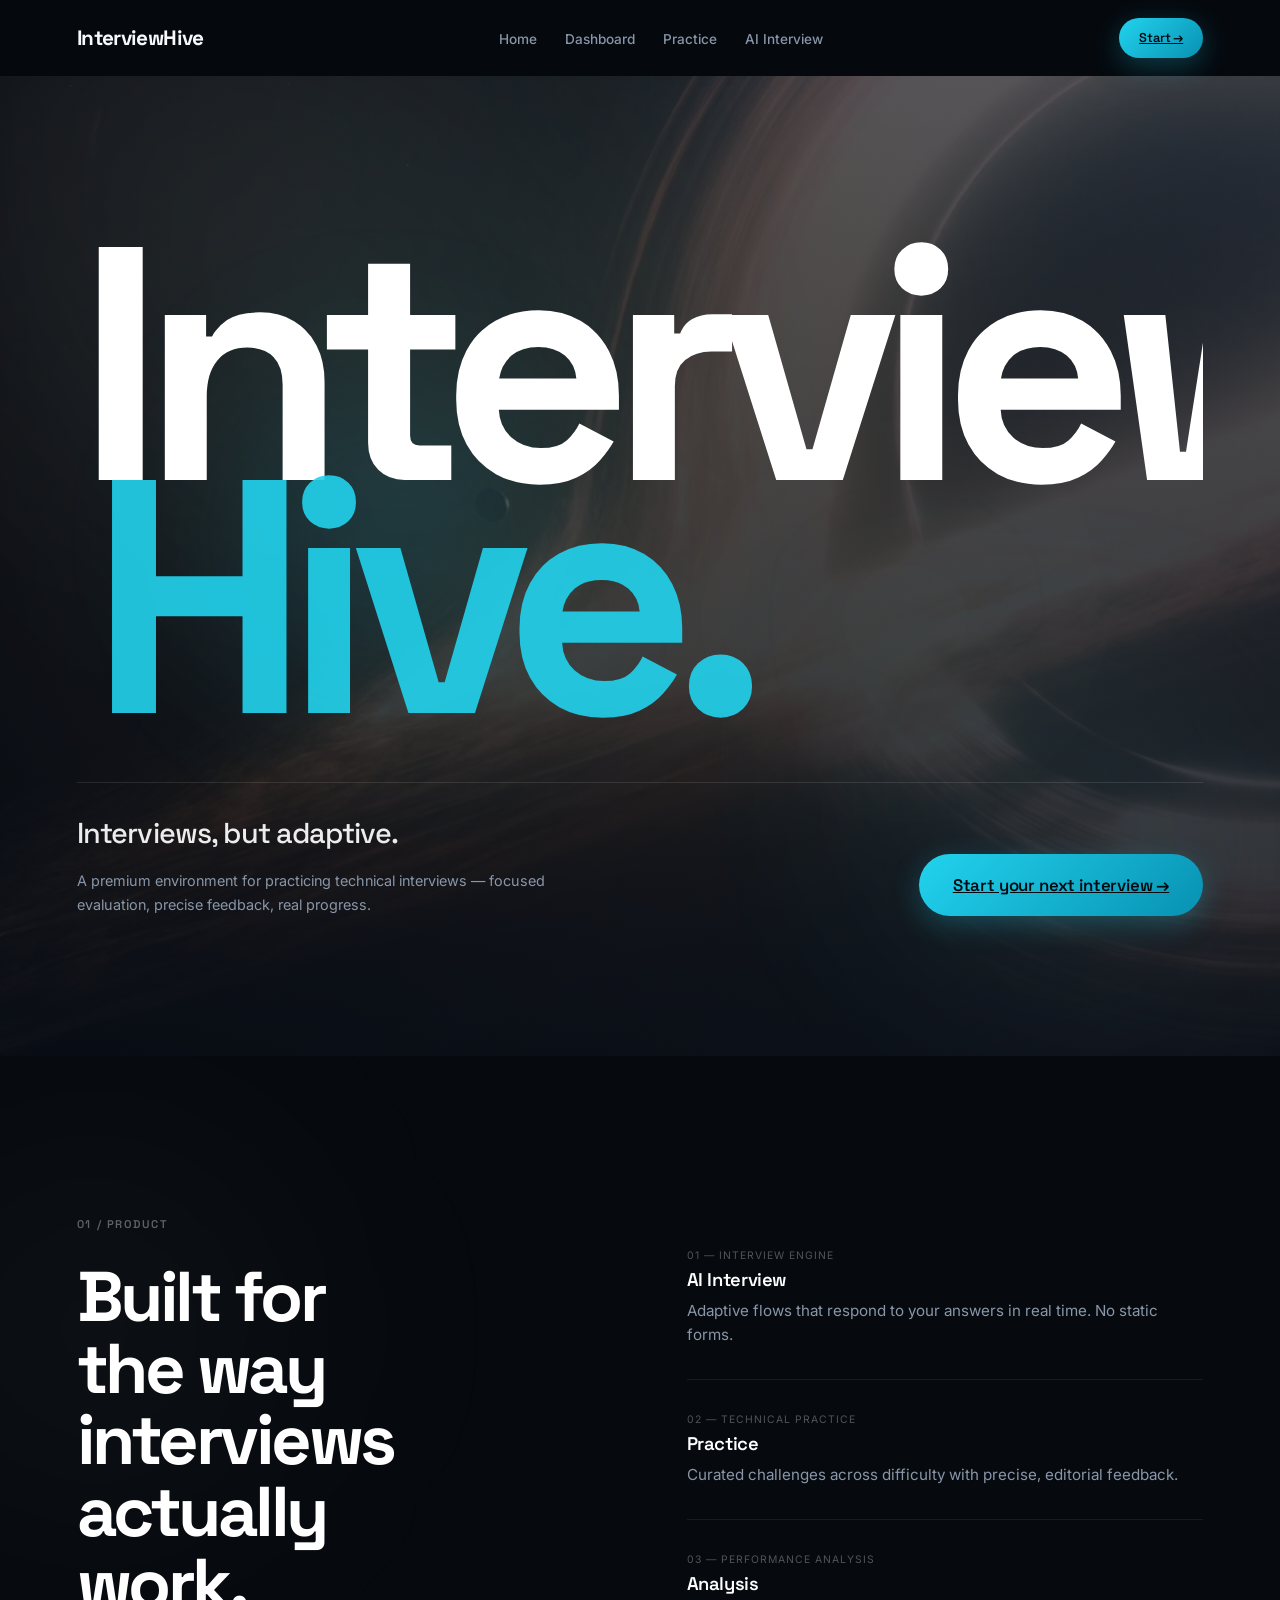
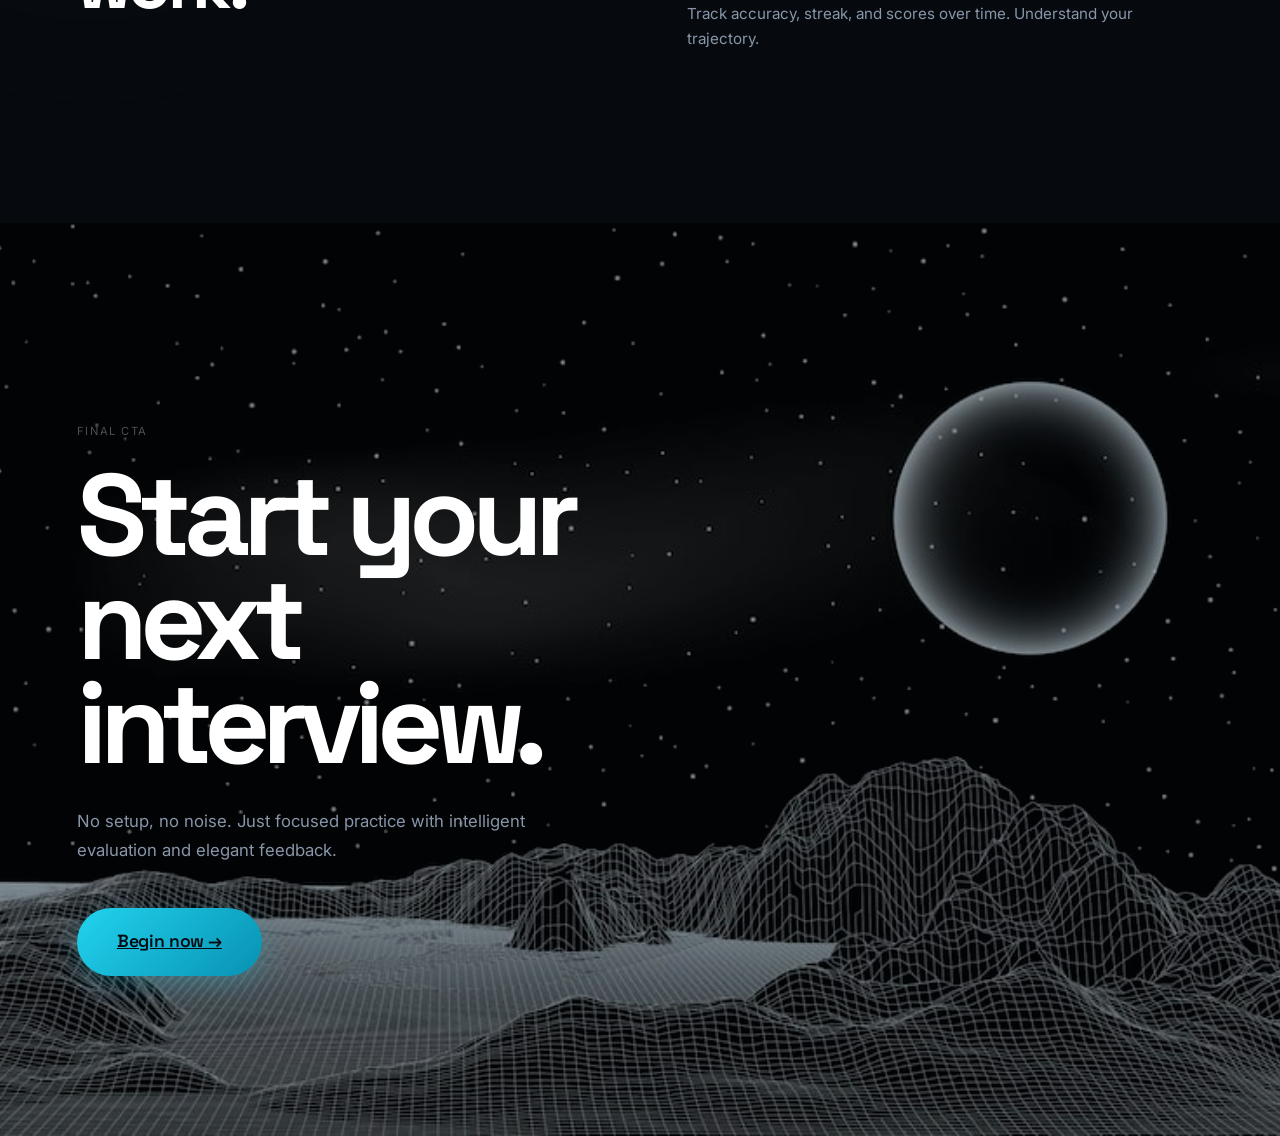
==== commit 94e012f2: "Add FastAPI backend, session store and interview flow" ====
--- a/frontend/index.html
+++ b/frontend/index.html
@@ -21,6 +21,10 @@
 </nav>
 
 <header style="position:relative;min-height:100vh;overflow:hidden;display:flex;align-items:center;padding:160px 6vw 140px;">
+  <!-- Premium Jupiter space overlay -->
+  <img src="assets/blackhole-hero.png" alt="" style="position:absolute;inset:0;width:100%;height:100%;object-fit:cover;background-size:cover;background-position:center;opacity:0.85;z-index:0;pointer-events:none;filter:brightness(0.9) contrast(1.05);">
+  <div style="position:absolute;inset:0;background:radial-gradient(circle at 30% 40%,rgba(255,160,60,0.25),transparent 60%),radial-gradient(circle at 70% 60%,rgba(255,200,100,0.15),transparent 55%);z-index:0;pointer-events:none;"></div>
+  <div style="position:absolute;inset:0;background:linear-gradient(to bottom,rgba(10,15,25,0.6),rgba(10,15,25,0.85));z-index:0;pointer-events:none;"></div>
   <!-- Environmental light field -->
   <div style="position:absolute;inset:0;pointer-events:none;z-index:0;">
     <div style="position:absolute;width:900px;height:900px;top:-20%;left:-15%;background:radial-gradient(circle at 40% 30%,rgba(255,255,255,0.07),transparent 55%),radial-gradient(circle at 70% 60%,rgba(34,211,238,0.10),transparent 50%);filter:blur(100px);opacity:0.9;"></div>
@@ -83,7 +87,7 @@
 
 <section style="padding:200px 6vw 160px;position:relative;overflow:hidden;display:flex;align-items:center;min-height:65vh;">
   <div style="position:absolute;inset:0;pointer-events:none;z-index:0;">
-    <div style="position:absolute;width:800px;height:800px;bottom:-25%;right:-15%;background:radial-gradient(circle at 40% 30%,rgba(34,211,238,0.10),transparent 55%),radial-gradient(circle at 70% 60%,rgba(255,255,255,0.06),transparent 50%);filter:blur(140px);opacity:0.8;"></div>
+    <img src="assets/space-overlay.jpg" alt="Universe" style="position:absolute;top:0;left:0;width:100%;height:100%;object-fit:cover;opacity:0.7;filter:brightness(0.9) contrast(1.1);">
   </div>
   <div style="max-width:1500px;margin:0 auto;width:100%;position:relative;z-index:1;">
     <div style="max-width:640px;">
--- a/frontend/css/style.css
+++ b/frontend/css/style.css
@@ -1,1082 +1,55 @@
-/* ===========================
-   GLOBAL STYLES
-=========================== */
+@import url('https://fonts.googleapis.com/css2?family=Inter:wght@300;400;500;600;700;800;900&family=Space+Grotesk:wght@500;600;700&display=swap');
 
-*{
-    margin:0;
-    padding:0;
-    box-sizing:border-box;
+:root{
+  --bg: #060a0f;
+  --surface: rgba(255,255,255,0.03);
+  --surface-2: rgba(255,255,255,0.06);
+  --border: rgba(255,255,255,0.08);
+  --text: #f7f9fb;
+  --text-secondary: #8896a8;
+  --cyan: #22d3ee;
+  --cyan-glow: rgba(34,211,238,0.18);
+  --font: 'Inter', system-ui, sans-serif;
+  --font-display: 'Space Grotesk', 'Inter', sans-serif;
 }
 
-html{
-    scroll-behavior:smooth;
-}
+*{box-sizing:border-box;margin:0;padding:0}
+html{scroll-behavior:smooth}
+body{font-family:var(--font);background:var(--bg);color:var(--text);line-height:1.55;min-height:100vh}
 
-body{
-    font-family:'Inter',sans-serif;
-    background:#0B1120;
-    color:#F8FAFC;
-    overflow-x:hidden;
-}
+/* Subtle radial cyan glow behind hero */
+.glow{position:absolute;border-radius:50%;filter:blur(120px);opacity:0.22;pointer-events:none;z-index:0}
 
-a{
-    text-decoration:none;
-    color:inherit;
-}
+/* Cards */
+.card{background:var(--surface);border:1px solid var(--border);border-radius:22px;padding:28px 26px;backdrop-filter:blur(14px);-webkit-backdrop-filter:blur(14px);transition:transform .2s ease,border-color .2s ease}
+.card:hover{border-color:rgba(34,211,238,0.35);transform:translateY(-2px)}
 
-button{
-    font-family:'Inter',sans-serif;
-}
-
-/* ===========================
-   NAVBAR
-=========================== */
-
-.navbar{
-    width:90%;
-    max-width:1300px;
-    margin:25px auto;
-    padding:18px 35px;
-
-    display:flex;
-    justify-content:space-between;
-    align-items:center;
-
-    background:rgba(255,255,255,0.05);
-
-    border:1px solid rgba(255,255,255,.08);
-
-    border-radius:18px;
-
-    backdrop-filter:blur(12px);
-
-    position:sticky;
-    top:20px;
-    z-index:1000;
-}
-
-.logo{
-    font-size:28px;
-    font-weight:800;
-    color:#8B5CF6;
-}
-
-.nav-links{
-    display:flex;
-    list-style:none;
-    gap:35px;
-}
-
-.nav-links a{
-    color:white;
-    text-decoration:none;
-    font-weight:500;
-    transition:0.3s;
-}
-
-.nav-links a:hover{
-    color:#A855F7;
-}
-
-.login-btn{
-    padding:14px 28px;
-
-    border:none;
-
-    border-radius:10px;
-
-    background:#8B5CF6;
-
-    color:white;
-
-    cursor:pointer;
-
-    transition:.3s;
-}
-
-.login-btn:hover{
-    transform:translateY(-3px);
-    box-shadow:0 12px 25px rgba(139,92,246,.35);
-}
-
-/* ===========================
-   HERO SECTION
-=========================== */
-
-.hero{
-
-    width:90%;
-    max-width:1300px;
-
-    margin:80px auto;
-
-    display:flex;
-
-    justify-content:space-between;
-
-    align-items:center;
-
-    gap:50px;
-
-}
-
-.hero-left{
-
-    flex:1;
-
-}
-
-.hero-right{
-
-    flex:1;
-
-    display:flex;
-
-    justify-content:center;
-
-}
-
-/* Badge */
-
-.tag{
-
-    display:inline-block;
-
-    padding:10px 18px;
-
-    border-radius:999px;
-
-    background:rgba(139,92,246,.15);
-
-    color:#A78BFA;
-
-    margin-bottom:25px;
-
-    font-size:14px;
-
-    font-weight:600;
-
-}
-
-/* Heading */
-
-.hero-left h1{
-
-    font-size:68px;
-
-    line-height:1.1;
-
-    margin-bottom:25px;
-
-    font-weight:800;
-
-}
-
-.hero-left span{
-    background:linear-gradient(90deg,#8B5CF6,#A855F7,#C084FC);
-    -webkit-background-clip:text;
-    -webkit-text-fill-color:transparent;
-    background-clip:text;
-}
-
-/* Paragraph */
-
-.hero-left p{
-
-    color:#94A3B8;
-
-    line-height:1.9;
-
-    font-size:18px;
-
-    max-width:600px;
-
-    margin-bottom:40px;
-
-}
+/* Typography */
+h1,h2,h3{font-family:var(--font-display);font-weight:700;letter-spacing:-0.03em;line-height:1.1}
+h1{font-size:clamp(2.8rem,6vw,5.2rem)}
+h2{font-size:clamp(1.6rem,3.5vw,2.4rem)}
+h3{font-size:1.15rem;font-weight:600}
 
 /* Buttons */
+.btn{display:inline-flex;align-items:center;gap:10px;padding:14px 28px;border-radius:999px;font-weight:600;font-size:0.95rem;border:none;cursor:pointer;transition:all .2s ease;font-family:var(--font-display);letter-spacing:-0.01em}
+.btn-primary{background:linear-gradient(135deg,#22d3ee,#0891b2);color:#020b12;box-shadow:0 8px 28px rgba(34,211,238,0.25)}
+.btn-primary:hover{box-shadow:0 12px 36px rgba(34,211,238,0.4);transform:translateY(-1px)}
+.btn-secondary{background:rgba(255,255,255,0.06);color:var(--text);border:1px solid var(--border)}
+.btn-secondary:hover{background:rgba(255,255,255,0.1);border-color:rgba(34,211,238,0.3)}
 
-.hero-buttons{
+/* Nav */
+.navbar{position:sticky;top:0;z-index:50;background:rgba(6,10,15,0.75);backdrop-filter:blur(16px);padding:18px 6vw;display:flex;align-items:center;justify-content:space-between}
+.nav-logo{font-family:var(--font-display);font-weight:700;font-size:1.3rem;color:var(--text);text-decoration:none;letter-spacing:-0.03em}
+.nav-logo span{color:var(--cyan)}
+.nav-links{display:flex;gap:28px;list-style:none}
+.nav-links a{color:var(--text-secondary);text-decoration:none;font-size:0.85rem;font-weight:500;transition:color .2s}
+.nav-links a:hover{color:var(--cyan)}
 
-    display:flex;
+/* Section spacing */
+section{padding:120px 6vw;position:relative;overflow:hidden}
 
-    gap:20px;
-
+/* Responsive */
+@media(max-width:900px){
+  section{padding:80px 5vw}
+  .nav-links{display:none}
 }
-/* Hero Stats */
-
-.hero-stats{
-
-    margin-top:25px;
-
-    display:flex;
-
-    gap:14px;
-
-    flex-wrap:wrap;
-
-    align-items:center;
-
-    color:#9CA3AF;
-
-    font-size:14px;
-
-}
-
-.hero-stats span{
-
-    color:#A78BFA;
-
-    font-weight:500;
-
-}
-.hero{
-    margin-bottom:120px;
-}
-
-.primary-btn{
-
-    padding:18px 40px;
-
-    background:#8B5CF6;
-
-    color:white;
-
-    border:none;
-
-    border-radius:12px;
-
-    cursor:pointer;
-
-    transition:.3s;
-
-    font-size:16px;
-
-}
-
-.primary-btn:hover{
-
-    transform:translateY(-5px) scale(1.03);
-
-    box-shadow:0 15px 35px rgba(139,92,246,.45);
-
-}
-
-.secondary-btn{
-
-    padding:18px 40px;
-
-    background:transparent;
-
-    border:2px solid #8B5CF6;
-
-    color:white;
-
-    border-radius:12px;
-
-    cursor:pointer;
-
-    transition:.3s;
-
-}
-
-.secondary-btn:hover{
-
-    background:#8B5CF6;
-
-    transform:translateY(-5px);
-
-}
-
-/* ===========================
-   DASHBOARD CARD
-=========================== */
-
-.dashboard-card{
-
-    width:440px;
-
-    background:#111827;
-
-    padding:35px;
-
-    border-radius:22px;
-
-    border:1px solid rgba(255,255,255,.08);
-
-    box-shadow:0 20px 60px rgba(0,0,0,.35);
-
-    transition:.4s ease;
-
-    animation:float 4s ease-in-out infinite;
-
-}
-
-.dashboard-card:hover{
-
-    transform:translateY(-15px) scale(1.02);
-
-    box-shadow:0 35px 80px rgba(139,92,246,.25);
-
-}
-
-.dashboard-card h3{
-
-    color:#94A3B8;
-
-    margin-bottom:12px;
-
-}
-
-.dashboard-card h1{
-
-    font-size:54px;
-
-    color:#8B5CF6;
-
-    margin-bottom:35px;
-
-}
-
-.progress{
-
-    margin-bottom:25px;
-
-}
-
-.progress p{
-
-    margin-bottom:10px;
-
-}
-
-.bar{
-
-    width:100%;
-
-    height:10px;
-
-    background:#1E293B;
-
-    border-radius:30px;
-
-    overflow:hidden;
-
-}
-
-.fill{
-
-    width:92%;
-
-    height:100%;
-
-    background:linear-gradient(90deg,#8B5CF6,#A855F7);
-
-    animation:grow 2s ease;
-
-    border-radius: 30px;
-
-}
-
-.fill.two{
-
-    width:82%;
-
-}
-
-.fill.three{
-
-    width:95%;
-
-}
-body::before{
-
-    content:"";
-
-    position:fixed;
-
-    width:700px;
-
-    height:700px;
-
-    background:#8B5CF6;
-
-    border-radius:50%;
-
-    filter:blur(220px);
-
-    opacity:.12;
-
-    top:-250px;
-
-    left:-150px;
-
-    z-index:-1;
-
-}
-
-body::after{
-
-    content:"";
-
-    position:fixed;
-
-    width:500px;
-
-    height:500px;
-
-    background:#4F46E5;
-
-    border-radius:50%;
-
-    filter:blur(200px);
-
-    opacity:.08;
-
-    bottom:-150px;
-
-    right:-100px;
-
-    z-index:-1;
-
-}
-@keyframes float{
-
-    0%{
-        transform:translateY(0px);
-    }
-
-    50%{
-        transform:translateY(-12px);
-    }
-
-    100%{
-        transform:translateY(0px);
-    }
-
-}
-@keyframes grow{
-
-    from{
-
-        width:0;
-
-    }
-
-}
-.hero-left{
-
-    flex:1;
-
-    animation:fadeLeft 1s ease;
-
-}
-
-.hero-right{
-
-    flex:1;
-
-    display:flex;
-
-    justify-content:center;
-
-    animation:fadeRight 1s ease;
-
-}
-@keyframes fadeLeft{
-
-    from{
-
-        opacity:0;
-
-        transform:translateX(-40px);
-
-    }
-
-    to{
-
-        opacity:1;
-
-        transform:translateX(0);
-
-    }
-
-}
-
-@keyframes fadeRight{
-
-    from{
-
-        opacity:0;
-
-        transform:translateX(40px);
-
-    }
-
-    to{
-
-        opacity:1;
-
-        transform:translateX(0);
-
-    }
-
-}
-/* ===========================
-   FEATURES SECTION
-=========================== */
-
-.features{
-
-    width:90%;
-    max-width:1200px;
-
-    margin:120px auto;
-
-    text-align:center;
-
-}
-
-.features h2{
-
-    font-size:42px;
-
-    margin-bottom:15px;
-
-}
-
-.section-subtitle{
-
-    color:#94A3B8;
-
-    font-size:18px;
-
-    max-width:650px;
-
-    margin:0 auto 60px;
-
-    line-height:1.8;
-
-}
-
-.feature-grid{
-
-    display:grid;
-
-    grid-template-columns:repeat(3,1fr);
-
-    gap:30px;
-
-}
-
-.feature-card{
-
-    background:#111827;
-
-    border:1px solid rgba(255,255,255,.08);
-
-    border-radius:22px;
-
-    padding:40px 30px;
-
-    transition:.35s;
-
-}
-
-.feature-card:hover{
-
-    transform:translateY(-10px);
-
-    border-color:#8B5CF6;
-
-    box-shadow:0 20px 45px rgba(139,92,246,.25);
-
-}
-
-.feature-icon{
-
-    width:70px;
-
-    height:70px;
-
-    margin:auto;
-
-    margin-bottom:25px;
-
-    border-radius:18px;
-
-    display:flex;
-
-    align-items:center;
-
-    justify-content:center;
-
-    font-size:32px;
-
-    background:rgba(139,92,246,.15);
-
-}
-
-.feature-card h3{
-
-    margin-bottom:18px;
-
-    font-size:24px;
-
-}
-
-.feature-card p{
-
-    color:#94A3B8;
-
-    line-height:1.8;
-
-}
-/* ===========================
-   HOW IT WORKS
-=========================== */
-
-.workflow{
-
-    width:90%;
-    max-width:1200px;
-
-    margin:130px auto;
-
-    text-align:center;
-
-}
-
-.workflow h2{
-
-    font-size:42px;
-
-    margin-bottom:15px;
-
-}
-
-.workflow-grid{
-
-    display:grid;
-
-    grid-template-columns:repeat(4,1fr);
-
-    gap:25px;
-
-    margin-top:60px;
-
-}
-
-.workflow-card{
-
-    background:#111827;
-
-    border:1px solid rgba(255,255,255,.08);
-
-    border-radius:22px;
-
-    padding:45px 25px;
-
-    position:relative;
-
-    transition:.35s;
-
-}
-
-.workflow-card:hover{
-
-    transform:translateY(-10px);
-
-    border-color:#8B5CF6;
-
-    box-shadow:0 20px 45px rgba(139,92,246,.25);
-
-}
-
-.step-number{
-
-    width:60px;
-
-    height:60px;
-
-    border-radius:50%;
-
-    margin:auto;
-
-    margin-bottom:25px;
-
-    display:flex;
-
-    align-items:center;
-
-    justify-content:center;
-
-    background:linear-gradient(135deg,#8B5CF6,#A855F7);
-
-    color:white;
-
-    font-size:24px;
-
-    font-weight:700;
-
-}
-
-.workflow-card h3{
-
-    font-size:24px;
-
-    margin-bottom:18px;
-
-}
-
-.workflow-card p{
-
-    color:#94A3B8;
-
-    line-height:1.8;
-
-}
-/* ===========================
-   PLATFORM HIGHLIGHTS
-=========================== */
-
-.highlights{
-
-    width:90%;
-    max-width:1200px;
-
-    margin:130px auto;
-
-    text-align:center;
-
-}
-
-.highlight-grid{
-
-    display:grid;
-
-    grid-template-columns:repeat(3,1fr);
-
-    gap:30px;
-
-    margin-top:60px;
-
-}
-
-.highlight-card{
-
-    background:#111827;
-
-    border:1px solid rgba(255,255,255,.08);
-
-    border-radius:22px;
-
-    padding:40px;
-
-    transition:.35s;
-
-}
-
-.highlight-card:hover{
-
-    transform:translateY(-10px);
-
-    border-color:#8B5CF6;
-
-    box-shadow:0 20px 45px rgba(139,92,246,.25);
-
-}
-
-.highlight-card h3{
-
-    font-size:48px;
-
-    color:#8B5CF6;
-
-    margin-bottom:15px;
-
-    font-weight:800;
-
-}
-
-.highlight-card p{
-
-    color:#CBD5E1;
-
-    font-size:18px;
-
-}
-.highlight-card{
-
-transition:.35s;
-
-}
-
-.highlight-card:hover{
-
-transform:translateY(-8px);
-
-border-color:#8B5CF6;
-
-box-shadow:0 20px 40px rgba(139,92,246,.25);
-
-}
-/* ===========================
-   CTA SECTION
-=========================== */
-
-.cta{
-
-    width:90%;
-    max-width:1200px;
-
-    margin:120px auto;
-
-}
-
-.cta-box{
-
-    background:linear-gradient(135deg,#1E293B,#111827);
-
-    border:1px solid rgba(255,255,255,.08);
-
-    border-radius:28px;
-
-    padding:80px 50px;
-
-    text-align:center;
-
-    box-shadow:0 20px 60px rgba(0,0,0,.35);
-
-    position:relative;
-
-    overflow:hidden;
-
-}
-
-/* Purple Glow */
-
-.cta-box::before{
-
-    content:"";
-
-    position:absolute;
-
-    width:300px;
-
-    height:300px;
-
-    background:#8B5CF6;
-
-    filter:blur(150px);
-
-    opacity:.18;
-
-    top:-120px;
-
-    right:-100px;
-
-}
-
-.cta h2{
-
-    font-size:48px;
-
-    margin-bottom:20px;
-
-}
-
-.cta p{
-
-    max-width:700px;
-
-    margin:auto;
-
-    color:#94A3B8;
-
-    font-size:18px;
-
-    line-height:1.8;
-
-}
-
-.cta-btn{
-
-    margin-top:40px;
-
-    padding:18px 42px;
-
-    background:#8B5CF6;
-
-    border:none;
-
-    color:white;
-
-    font-size:17px;
-
-    border-radius:14px;
-
-    cursor:pointer;
-
-    transition:.35s;
-
-}
-
-.cta-btn:hover{
-
-    transform:translateY(-6px);
-
-    box-shadow:0 18px 35px rgba(139,92,246,.45);
-
-}
-.cta-note{
-
-    margin-top:20px;
-
-    color:#94A3B8;
-
-    font-size:15px;
-
-    text-align:center;
-
-    letter-spacing:0.3px;
-
-}
-
-.cta-note span{
-
-    color:#8B5CF6;
-
-    margin:0 10px;
-
-    font-weight:700;
-
-}
-/* ===========================
-   FOOTER
-=========================== */
-
-.footer{
-
-    width:100%;
-    margin-top:120px;
-
-    border-top:1px solid rgba(255,255,255,.08);
-
-    padding:70px 0 30px;
-
-}
-
-.footer-container{
-
-    width:90%;
-    max-width:1300px;
-
-    margin:auto;
-
-    display:flex;
-
-    justify-content:space-between;
-
-    gap:80px;
-
-    flex-wrap:wrap;
-
-}
-
-.footer-logo{
-
-    flex:1;
-
-    min-width:280px;
-
-}
-
-.footer-logo h2{
-
-    font-size:32px;
-
-    color:#8B5CF6;
-
-    margin-bottom:18px;
-
-}
-
-.footer-logo p{
-
-    color:#94A3B8;
-
-    line-height:1.8;
-
-    max-width:380px;
-
-}
-
-.footer-links{
-
-    display:flex;
-
-    gap:80px;
-
-    flex-wrap:wrap;
-
-}
-
-.footer-links div{
-
-    display:flex;
-
-    flex-direction:column;
-
-    gap:14px;
-
-}
-
-.footer-links h4{
-
-    color:white;
-
-    margin-bottom:10px;
-
-}
-
-.footer-links a{
-
-    color:#94A3B8;
-
-    transition:.3s;
-
-}
-
-.footer-links a:hover{
-
-    color:#A78BFA;
-
-}
-
-.footer hr{
-
-    width:90%;
-
-    max-width:1300px;
-
-    margin:45px auto 25px;
-
-    border:none;
-
-    height:1px;
-
-    background:rgba(255,255,255,.08);
-
-}
-
-.copyright{
-
-    text-align:center;
-
-    color:#64748B;
-
-    font-size:15px;
-
-}
